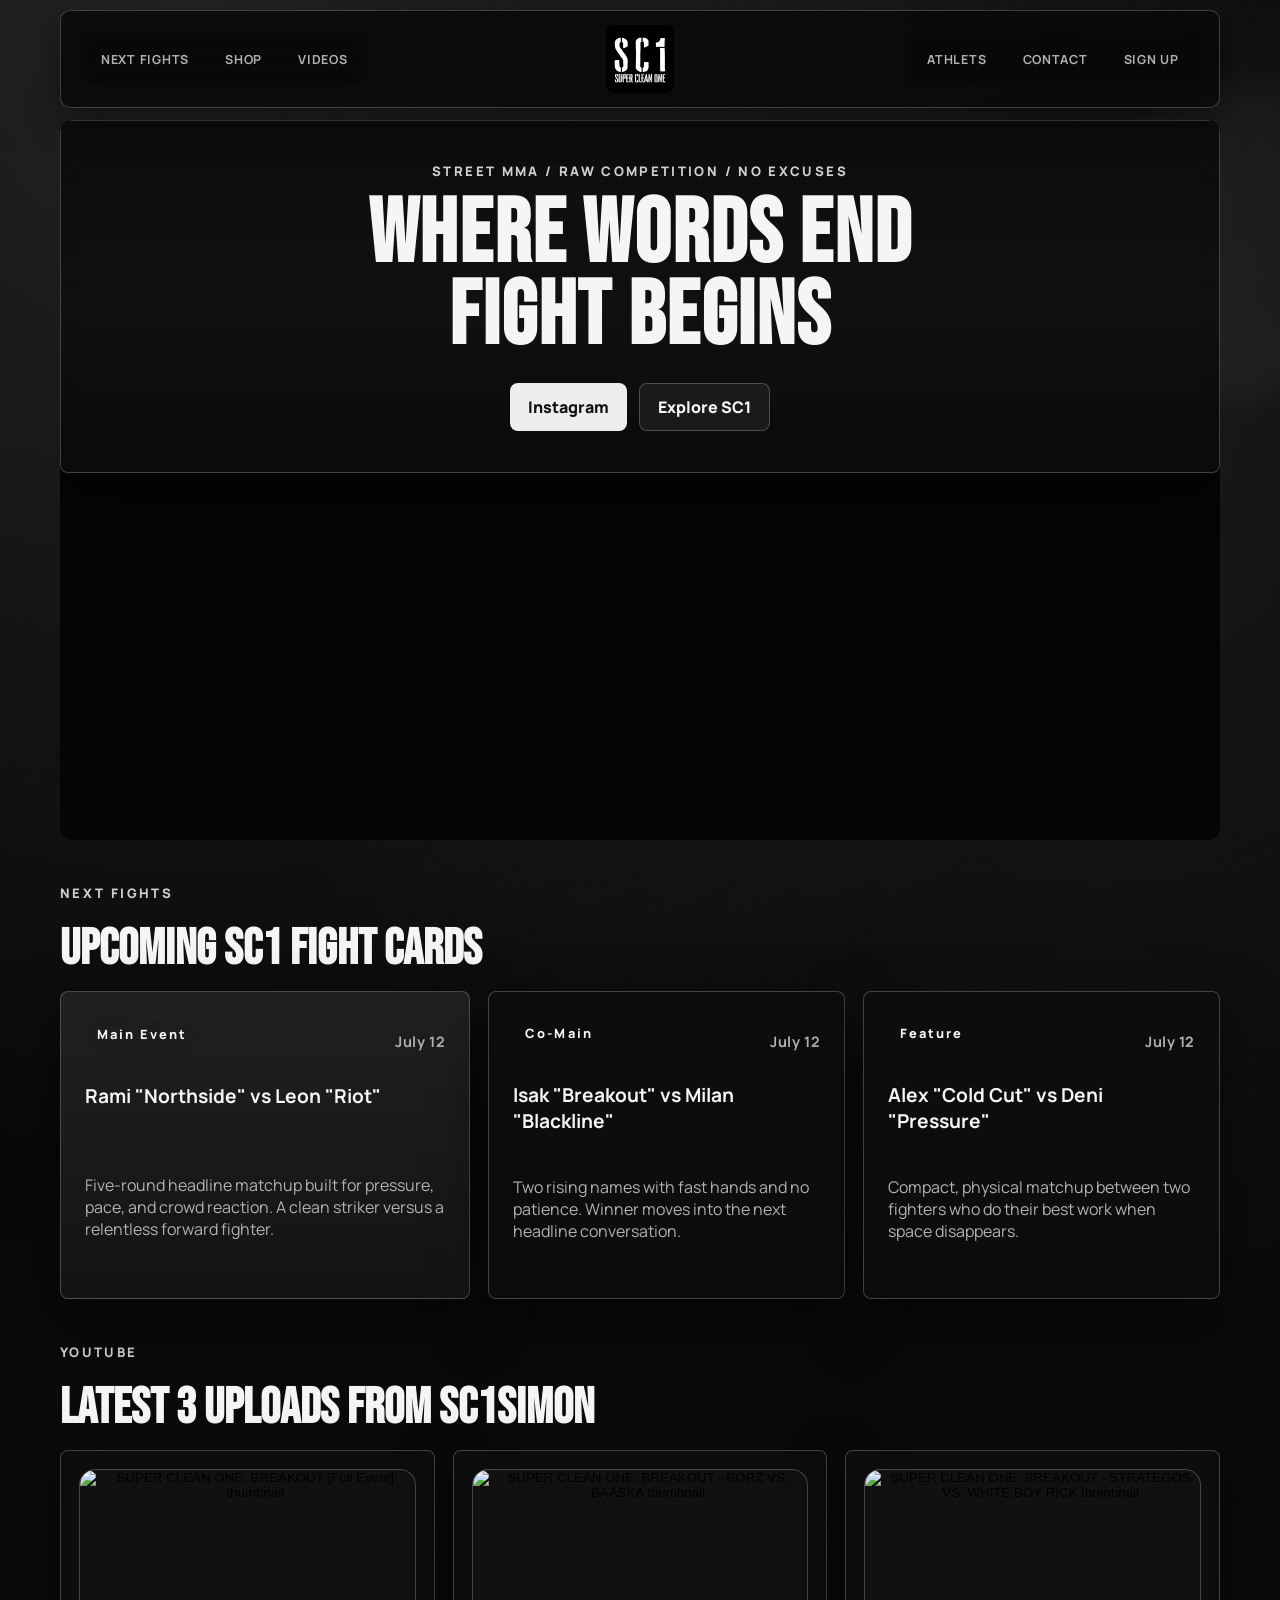
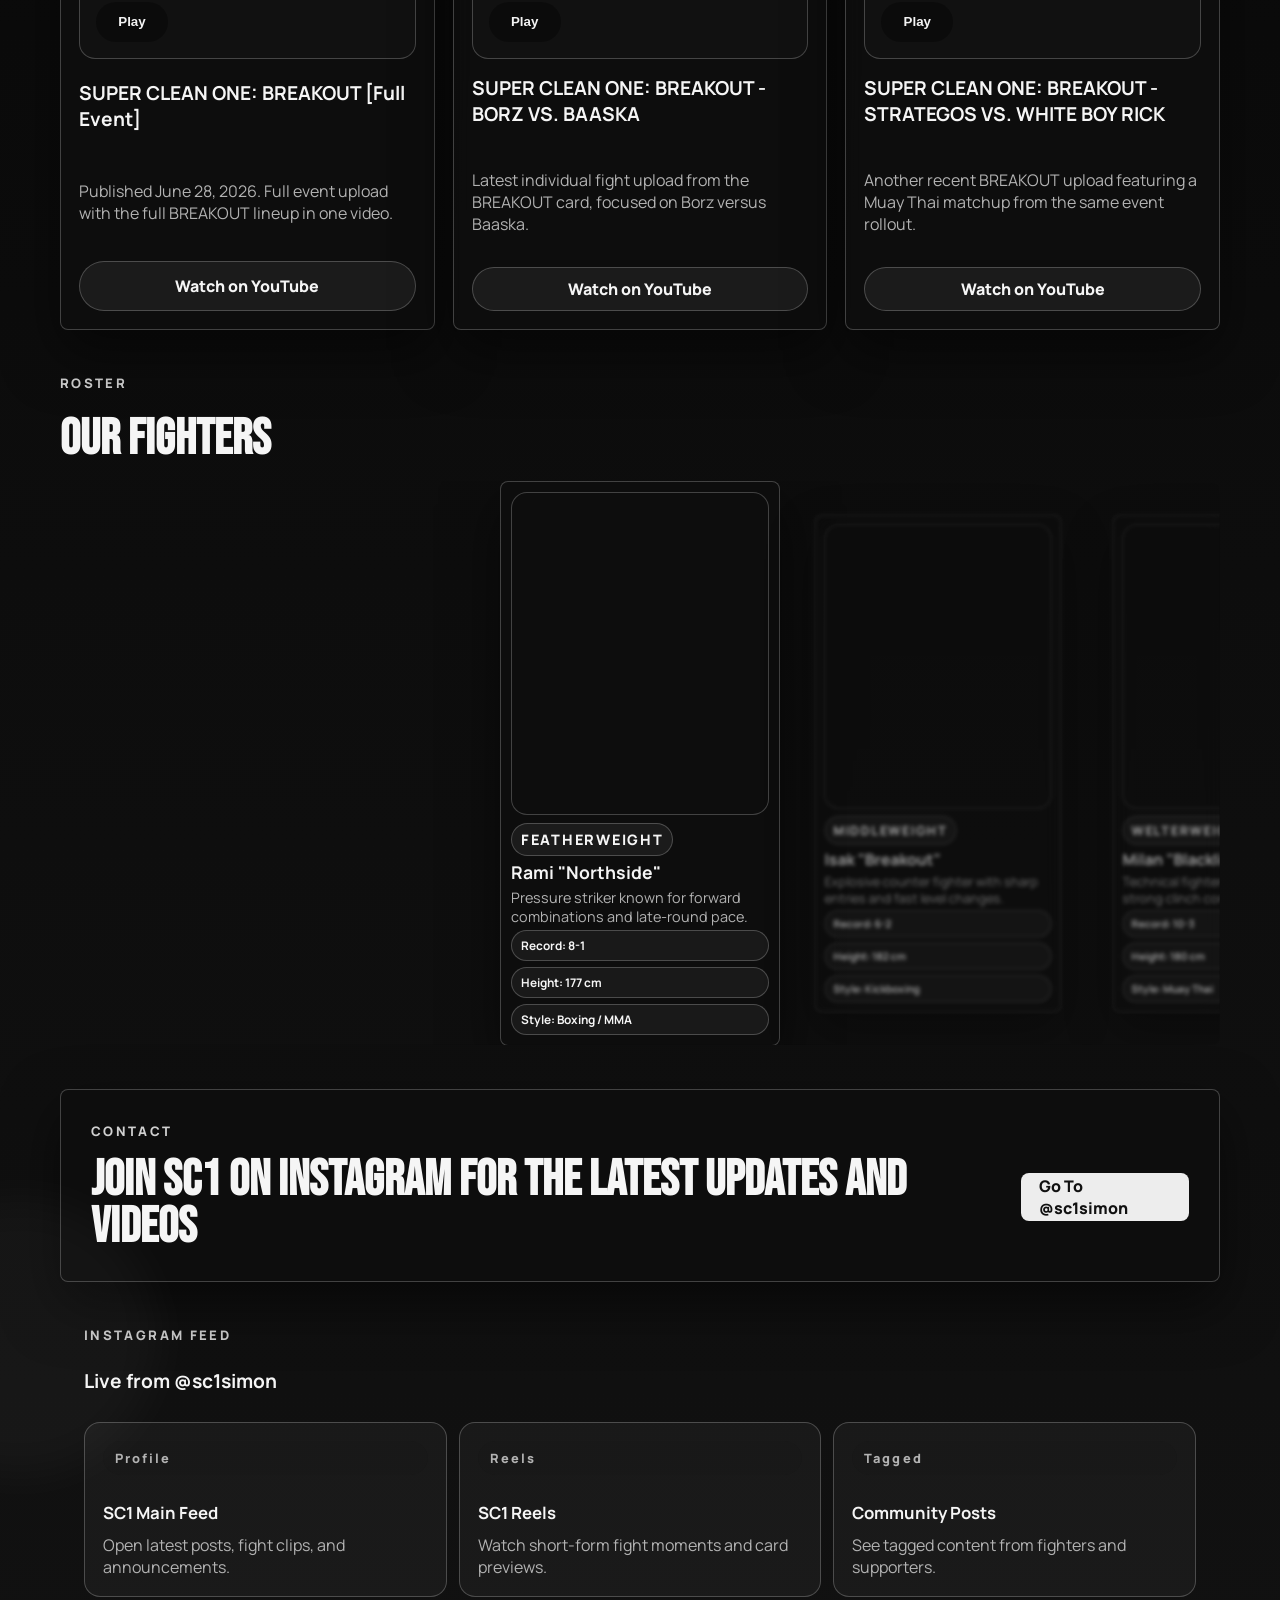
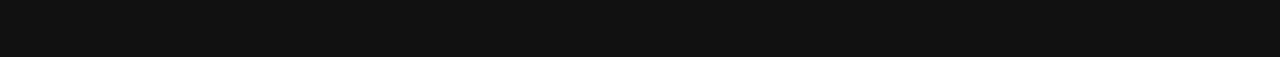
==== index.html @ 3fee5366 "Add files via upload" ====
<!doctype html>
<html lang="en">
  <head>
    <meta charset="UTF-8" />
    <meta name="viewport" content="width=device-width, initial-scale=1.0" />
    <title>SC1 | Street MMAs</title>
    <meta
      name="description"
      content="SC1 is a clean modern landing page for Super Clean One, a street MMA brand built around real fights, breakout moments, and community energy."
    />
    <link rel="preconnect" href="https://fonts.googleapis.com" />
    <link rel="preconnect" href="https://fonts.gstatic.com" crossorigin />
    <link
      href="https://fonts.googleapis.com/css2?family=Bebas+Neue&family=Manrope:wght@400;500;600;700;800&display=swap"
      rel="stylesheet"
    />
    <link rel="stylesheet" href="style.css" />
  </head>
  <body>
    <div class="page-shell">
      <div class="file-notice" id="fileNotice" hidden>
        <div class="wrap file-notice-inner">
          <strong>YouTube playback needs the localhost version of this site.</strong>
          <a href="http://localhost:8081/" target="_blank" rel="noopener noreferrer">Open localhost version</a>
        </div>
      </div>

      <header class="site-header wrap">
        <nav class="site-nav site-nav-desktop site-nav-left" aria-label="Primary left">
          <a href="#fights">Next Fights</a>
          <a href="webshop.html">Shop</a>
          <a href="#videos">Videos</a>
        </nav>

        <a class="brand" href="#top" aria-label="SC1 home">
          <img class="brand-logo" src="sc1logo.jpg" alt="SC1 logo" />
        </a>

        <nav class="site-nav site-nav-desktop site-nav-right" aria-label="Primary right">
          <a href="#fighters">Athlets</a>
          <a href="#contact">Contact</a>
          <a class="nav-cta" href="http://localhost:5173/" target="_blank" rel="noopener noreferrer">Sign Up</a>
        </nav>

        <button class="nav-toggle" type="button" aria-expanded="false" aria-controls="primaryNav">
          Menu
        </button>

        <nav class="site-nav" id="primaryNav" aria-label="Primary mobile">
          <a href="#fights">Next Fights</a>
          <a href="webshop.html">Webshop</a>
          <a href="#videos">Videos</a>
          <a href="#fighters">Fighters</a>
          <a href="#contact">Contact</a>
          <a class="nav-cta" href="http://localhost:5173/" target="_blank" rel="noopener noreferrer">Fight Manager</a>
        </nav>
      </header>

      <main id="top">
        <section class="hero wrap hero-video">
          <div class="hero-media" aria-hidden="true">
            <iframe
              class="hero-media-video"
              src="https://www.youtube.com/embed/YzLCKksCbIk?autoplay=1&mute=1&loop=1&playlist=YzLCKksCbIk&controls=0&rel=0&modestbranding=1&playsinline=1"
              title="SC1 header video"
              allow="accelerometer; autoplay; clipboard-write; encrypted-media; gyroscope; picture-in-picture; web-share"
              allowfullscreen
            ></iframe>
            <div class="hero-media-overlay"></div>
          </div>
          <div class="hero-copy">
            <p class="eyebrow">Street MMA / Raw Competition / No Excuses</p>
            <h1>Where words end<br />Fight begins</h1>
            <div class="hero-actions">
              <a class="button button-primary" href="https://www.instagram.com/sc1simon" target="_blank" rel="noopener noreferrer">Instagram</a>
              <a class="button button-secondary" href="#fighters">Explore SC1</a>
            </div>
          </div>
        </section>

        <section class="section wrap" id="fights">
          <div class="section-heading">
            <p class="eyebrow">Next Fights</p>
            <h2>Upcoming SC1 fight cards</h2>
          </div>

          <div class="fight-grid" id="liveFightGrid">
            <article class="fight-card fight-card-featured">
              <div class="livestream-head">
                <span class="pill">Main Event</span>
                <span class="fight-date">July 12</span>
              </div>
              <h3>Rami "Northside" vs Leon "Riot"</h3>
              <p>
                Five-round headline matchup built for pressure, pace, and crowd reaction. A clean striker versus a
                relentless forward fighter.
              </p>
              <div class="fight-meta">
              </div>
            </article>

            <article class="fight-card">
              <div class="fight-card-top">
                <span class="pill">Co-Main</span>
                <span class="fight-date">July 12</span>
              </div>
              <h3>Isak "Breakout" vs Milan "Blackline"</h3>
              <p>Two rising names with fast hands and no patience. Winner moves into the next headline conversation.</p>
              <div class="fight-meta">
              </div>
            </article>

            <article class="fight-card">
              <div class="fight-card-top">
                <span class="pill">Feature</span>
                <span class="fight-date">July 12</span>
              </div>
              <h3>Alex "Cold Cut" vs Deni "Pressure"</h3>
              <p>Compact, physical matchup between two fighters who do their best work when space disappears.</p>
              <div class="fight-meta">
              </div>
            </article>
          </div>
        </section>

        <section class="section wrap" id="videos">
          <div class="section-heading">
            <p class="eyebrow">YouTube</p>
            <h2>Latest 3 uploads from sc1simon</h2>
          </div>

          <div class="video-grid">
            <article class="video-card">
              <button class="video-frame video-trigger" type="button" data-video-id="GeXlus9rwPI" data-video-title="SUPER CLEAN ONE: BREAKOUT [Full Event]" aria-label="Play SUPER CLEAN ONE BREAKOUT Full Event">
                <img src="https://i.ytimg.com/vi/GeXlus9rwPI/hqdefault.jpg" alt="SUPER CLEAN ONE: BREAKOUT [Full Event] thumbnail" />
                <span class="play-badge">Play</span>
              </button>
              <h3>SUPER CLEAN ONE: BREAKOUT [Full Event]</h3>
              <p>Published June 28, 2026. Full event upload with the full BREAKOUT lineup in one video.</p>
              <a class="video-link" href="https://www.youtube.com/watch?v=GeXlus9rwPI" target="_blank" rel="noopener noreferrer">Watch on YouTube</a>
            </article>

            <article class="video-card">
              <button class="video-frame video-trigger" type="button" data-video-id="v8fX6LV9Pmk" data-video-title="SUPER CLEAN ONE: BREAKOUT - BORZ VS. BAASKA" aria-label="Play SUPER CLEAN ONE BREAKOUT BORZ VS BAASKA">
                <img src="https://i.ytimg.com/vi/v8fX6LV9Pmk/hqdefault.jpg" alt="SUPER CLEAN ONE: BREAKOUT - BORZ VS. BAASKA thumbnail" />
                <span class="play-badge">Play</span>
              </button>
              <h3>SUPER CLEAN ONE: BREAKOUT - BORZ VS. BAASKA</h3>
              <p>Latest individual fight upload from the BREAKOUT card, focused on Borz versus Baaska.</p>
              <a class="video-link" href="https://www.youtube.com/watch?v=v8fX6LV9Pmk" target="_blank" rel="noopener noreferrer">Watch on YouTube</a>
            </article>

            <article class="video-card">
              <button class="video-frame video-trigger" type="button" data-video-id="ymqtafHMrhY" data-video-title="SUPER CLEAN ONE: BREAKOUT - STRATEGOS VS. WHITE BOY RICK" aria-label="Play SUPER CLEAN ONE BREAKOUT STRATEGOS VS WHITE BOY RICK">
                <img src="https://i.ytimg.com/vi/ymqtafHMrhY/hqdefault.jpg" alt="SUPER CLEAN ONE: BREAKOUT - STRATEGOS VS. WHITE BOY RICK thumbnail" />
                <span class="play-badge">Play</span>
              </button>
              <h3>SUPER CLEAN ONE: BREAKOUT - STRATEGOS VS. WHITE BOY RICK</h3>
              <p>Another recent BREAKOUT upload featuring a Muay Thai matchup from the same event rollout.</p>
              <a class="video-link" href="https://www.youtube.com/watch?v=ymqtafHMrhY" target="_blank" rel="noopener noreferrer">Watch on YouTube</a>
            </article>
          </div>
        </section>

        <section class="section wrap" id="fighters">
          <div class="section-heading">
            <p class="eyebrow">Roster</p>
            <h2>Our Fighters</h2>
          </div>

          <div class="fighter-carousel" data-fighter-carousel>
            <div class="fighter-viewport">
              <div class="fighter-track">
                <article class="fighter-card is-active">
                  <div class="fighter-media">
                    <video autoplay muted loop playsinline preload="metadata" poster="https://images.pexels.com/videos/6296158/free-video-6296158.jpg">
                      <source src="sc1header.mp4#t=2" type="video/mp4" />
                    </video>
                  </div>
                  <div class="fighter-copy">
                    <p class="fighter-tag">Featherweight</p>
                    <h3>Rami "Northside"</h3>
                    <p>Pressure striker known for forward combinations and late-round pace.</p>
                    <div class="fighter-stats">
                      <span>Record: 8-1</span>
                      <span>Height: 177 cm</span>
                      <span>Style: Boxing / MMA</span>
                    </div>
                  </div>
                </article>

                <article class="fighter-card">
                  <div class="fighter-media">
                    <video autoplay muted loop playsinline preload="metadata" poster="https://images.pexels.com/videos/6296158/free-video-6296158.jpg">
                      <source src="sc1header.mp4#t=9" type="video/mp4" />
                    </video>
                  </div>
                  <div class="fighter-copy">
                    <p class="fighter-tag">Middleweight</p>
                    <h3>Isak "Breakout"</h3>
                    <p>Explosive counter fighter with sharp entries and fast level changes.</p>
                    <div class="fighter-stats">
                      <span>Record: 6-2</span>
                      <span>Height: 182 cm</span>
                      <span>Style: Kickboxing</span>
                    </div>
                  </div>
                </article>

                <article class="fighter-card">
                  <div class="fighter-media">
                    <video autoplay muted loop playsinline preload="metadata" poster="https://images.pexels.com/videos/6296158/free-video-6296158.jpg">
                      <source src="sc1header.mp4#t=14" type="video/mp4" />
                    </video>
                  </div>
                  <div class="fighter-copy">
                    <p class="fighter-tag">Welterweight</p>
                    <h3>Milan "Blackline"</h3>
                    <p>Technical fighter with high fight IQ, strong clinch control, and body work.</p>
                    <div class="fighter-stats">
                      <span>Record: 10-3</span>
                      <span>Height: 180 cm</span>
                      <span>Style: Muay Thai</span>
                    </div>
                  </div>
                </article>
              </div>
            </div>
          </div>
        </section>

        <section class="section wrap" id="contact">
          <div class="cta-panel">
            <div>
              <p class="eyebrow">Contact</p>
              <h2>JOIN SC1 ON INSTAGRAM FOR THE LATEST UPDATES AND VIDEOS</h2>
            
            </div>
            <div class="hero-actions">
              <a class="button button-primary" href="https://www.instagram.com/sc1simon" target="_blank" rel="noopener noreferrer">Go To @sc1simon</a>
            </div>
          </div>

          <div class="instagram-feed panel">
            <div class="section-heading">
              <p class="eyebrow">Instagram Feed</p>
              <h3>Live from @sc1simon</h3>
            </div>

            <div class="instagram-grid">
              <a class="instagram-tile" href="https://www.instagram.com/sc1simon/" target="_blank" rel="noopener noreferrer">
                <span class="pill">Profile</span>
                <strong>SC1 Main Feed</strong>
                <span>Open latest posts, fight clips, and announcements.</span>
              </a>

              <a class="instagram-tile" href="https://www.instagram.com/sc1simon/reels/" target="_blank" rel="noopener noreferrer">
                <span class="pill">Reels</span>
                <strong>SC1 Reels</strong>
                <span>Watch short-form fight moments and card previews.</span>
              </a>

              <a class="instagram-tile" href="https://www.instagram.com/sc1simon/tagged/" target="_blank" rel="noopener noreferrer">
                <span class="pill">Tagged</span>
                <strong>Community Posts</strong>
                <span>See tagged content from fighters and supporters.</span>
              </a>
            </div>
          </div>
        </section>
      </main>

      <div class="video-modal" id="videoModal" hidden>
        <div class="video-modal-backdrop" data-close-video></div>
        <div class="video-modal-dialog" role="dialog" aria-modal="true" aria-labelledby="videoModalTitle">
          <div class="video-modal-head">
            <h2 id="videoModalTitle">SC1 Video</h2>
            <button class="video-modal-close" id="closeVideoModal" type="button" aria-label="Close video">Close</button>
          </div>
          <div class="video-modal-player" id="videoModalPlayer"></div>
        </div>
      </div>
    </div>

    <script src="sc1-config.js"></script>
    <script src="app.js"></script>
  </body>
</html>
---- style.css ----
:root {
  --bg: #050505;
  --paper: rgba(14, 14, 14, 0.9);
  --ink: #f5f5f5;
  --muted: #b2b2b2;
  --line: rgba(255, 255, 255, 0.22);
  --accent: #dcdcdc;
  --accent-dark: #7a7a7a;
  --shadow: 0 22px 56px rgba(0, 0, 0, 0.5);
  --radius: 8px;
}

* {
  box-sizing: border-box;
}

html {
  scroll-behavior: smooth;
}

body {
  margin: 0;
  font-family: "Manrope", "Segoe UI", sans-serif;
  color: var(--ink);
  background:
    radial-gradient(circle at 15% 0%, rgba(255, 255, 255, 0.12), transparent 34%),
    radial-gradient(circle at 86% 14%, rgba(180, 180, 180, 0.1), transparent 30%),
    linear-gradient(180deg, #050505 0%, #111111 100%);
}

a {
  color: inherit;
  text-decoration: none;
}

.page-shell {
  position: relative;
  min-height: 100vh;
  overflow-x: hidden;
}

.page-shell::before,
.page-shell::after {
  content: "";
  position: absolute;
  inset: auto;
  pointer-events: none;
}

.page-shell::before {
  top: 84px;
  right: -120px;
  width: 320px;
  height: 320px;
  border-radius: 50%;
  background: rgba(255, 255, 255, 0.04);
  filter: blur(18px);
}

.page-shell::after {
  left: -120px;
  bottom: 180px;
  width: 280px;
  height: 280px;
  border-radius: 50%;
  background: rgba(255, 255, 255, 0.03);
  filter: blur(22px);
}

.wrap {
  width: min(1160px, calc(100vw - 40px));
  margin: 0 auto;
}

.file-notice {
  position: sticky;
  top: 0;
  z-index: 40;
  border-bottom: 1px solid var(--line);
  background: rgba(8, 8, 8, 0.94);
  backdrop-filter: blur(12px);
}

.file-notice-inner {
  display: flex;
  justify-content: space-between;
  align-items: center;
  gap: 16px;
  padding: 12px 0;
}

.file-notice strong {
  color: var(--ink);
}

.file-notice a {
  display: inline-flex;
  align-items: center;
  justify-content: center;
  min-height: 40px;
  padding: 0 14px;
  border: 1px solid var(--line);
  border-radius: 999px;
  background: rgba(255, 255, 255, 0.08);
  color: var(--ink);
  font-weight: 800;
}

.site-header {
  display: flex;
  justify-content: space-between;
  align-items: center;
  gap: 24px;
  padding: 20px 0 24px;
  z-index: 35;
  transition:
    width 0.32s ease,
    top 0.32s ease,
    left 0.32s ease,
    transform 0.32s ease,
    border-radius 0.32s ease,
    padding 0.32s ease,
    background 0.32s ease,
    box-shadow 0.32s ease,
    border-color 0.32s ease;
}

main {
  padding-top: 0;
}

.brand {
  display: inline-flex;
  align-items: center;
  gap: 14px;
}

.brand-logo {
  width: 68px;
  height: 68px;
  border-radius: 8px;
  object-fit: cover;
  display: block;
}

.brand-mark {
  display: inline-flex;
  align-items: center;
  justify-content: center;
  width: 68px;
  height: 68px;
  border-radius: 8px;
  background: #f1f1f1;
  color: #111;
  font-family: "Bebas Neue", Impact, sans-serif;
  font-size: 2rem;
  letter-spacing: 0.08em;
}

.brand-copy {
  font-weight: 800;
  letter-spacing: 0.02em;
}

.site-nav {
  display: inline-flex;
  gap: 8px;
  padding: 8px;
  border: 0;
  border-radius: 8px;
  background: transparent;
  backdrop-filter: blur(10px);
  box-shadow: none;
}

.site-nav-desktop {
  display: none;
}

#primaryNav {
  display: none;
}

.site-nav-right {
  justify-self: end;
}

.site-nav a {
  padding: 10px 14px;
  border-radius: 6px;
  border: 0;
  background: transparent;
  color: var(--muted);
  position: relative;
  overflow: hidden;
  transition: transform 0.24s ease, color 0.24s ease, text-shadow 0.24s ease, filter 0.24s ease;
  font-weight: 700;
  text-transform: uppercase;
  letter-spacing: 0.06em;
  font-size: 0.78rem;
}

.site-nav a::after {
  content: "";
  position: absolute;
  left: 10px;
  right: 10px;
  bottom: 4px;
  height: 2px;
  background: linear-gradient(90deg, transparent, rgba(255, 255, 255, 0.95), transparent);
  transform: scaleX(0.2);
  opacity: 0;
  transition: transform 0.26s ease, opacity 0.26s ease;
}

.site-nav a:hover {
  background: transparent;
  color: var(--ink);
  transform: translateY(-2px) scale(1.07);
  filter: brightness(1.3);
  text-shadow: 0 0 10px rgba(255, 255, 255, 0.65), 0 0 22px rgba(255, 255, 255, 0.35);
}

.site-nav a:hover::after {
  transform: scaleX(1);
  opacity: 1;
}

.site-nav .nav-cta {
  display: inline-flex;
}

.nav-toggle {
  display: none;
  align-items: center;
  justify-content: center;
  min-height: 46px;
  padding: 0 16px;
  border: 1px solid var(--line);
  border-radius: 8px;
  background: rgba(255, 255, 255, 0.06);
  color: var(--ink);
  font: inherit;
  font-weight: 800;
  cursor: pointer;
}

.hero {
  position: relative;
  display: grid;
  grid-template-columns: minmax(0, 1fr);
  gap: 24px;
  align-items: stretch;
  padding: 48px 0 20px;
}

.hero-video {
  min-height: 720px;
  padding: 0 0 24px;
  border-radius: 12px;
  overflow: hidden;
}

.hero-media {
  position: absolute;
  inset: 0;
  background: #050505;
}

.hero-media-video {
  width: 100%;
  height: 100%;
  border: 0;
  object-fit: cover;
  object-position: center 30%;
  display: block;
}

.hero-media-overlay {
  position: absolute;
  top: 0;
  left: 0;
  width: 100%;
  height: 44%;
  background:
    linear-gradient(180deg, rgba(6, 6, 6, 0.7), rgba(30, 30, 30, 0.42) 58%, rgba(6, 6, 6, 0));
}

.hero-copy,
.feature-card,
.format-card,
.quote-panel,
.stack-item,
.cta-panel {
  border: 1px solid var(--line);
  border-radius: var(--radius);
  background: var(--paper);
  box-shadow: var(--shadow);
  backdrop-filter: blur(10px);
}

.hero-copy {
  position: relative;
  z-index: 1;
  padding: clamp(24px, 3.2vw, 42px);
  min-height: auto;
  width: 100%;
  display: grid;
  align-self: start;
  align-content: start;
  justify-items: center;
  text-align: center;
  max-width: 100%;
  justify-self: stretch;
  background: linear-gradient(180deg, rgba(18, 18, 18, 0.62), rgba(18, 18, 18, 0.52));
}

.hero-copy h1 {
  font-size: clamp(3.2rem, 8.2vw, 5.6rem);
  max-width: 16ch;
  text-wrap: balance;
  display: -webkit-box;
  -webkit-box-orient: vertical;
  -webkit-line-clamp: 2;
  overflow: hidden;
  margin-inline: auto;
}

.eyebrow {
  margin: 0 0 14px;
  color: #d0d0d0;
  font-size: 0.82rem;
  font-weight: 800;
  letter-spacing: 0.18em;
  text-transform: uppercase;
}

h1,
h2,
h3,
strong {
  color: var(--ink);
}

h1,
h2,
h3 {
  margin: 0;
  white-space: pre-line;
}

h1 {
  max-width: 11ch;
  font-family: "Bebas Neue", Impact, sans-serif;
  font-size: clamp(4rem, 10vw, 7rem);
  line-height: 0.92;
  letter-spacing: 0.02em;
  text-transform: uppercase;
}

h2 {
  font-family: "Bebas Neue", Impact, sans-serif;
  font-size: clamp(2rem, 4vw, 3.1rem);
  line-height: 0.95;
  text-transform: uppercase;
}

h3 {
  font-size: 1.2rem;
  margin-bottom: 10px;
}

p,
span {
  color: var(--muted);
  white-space: pre-line;
}

.hero-text,
.feature-card p,
.format-card p,
.quote-panel p,
.cta-panel p,
.stack-item span {
  line-height: 1.7;
}

.hero-text {
  max-width: 60ch;
  margin: 18px 0 0;
  font-size: 1.08rem;
}

.hero-actions {
  display: flex;
  gap: 12px;
  flex-wrap: wrap;
  margin-top: 24px;
  justify-content: center;
}

.button {
  display: inline-flex;
  align-items: center;
  justify-content: center;
  min-height: 48px;
  padding: 0 18px;
  border-radius: 8px;
  font-weight: 800;
  position: relative;
  overflow: hidden;
  transition: transform 0.22s ease, background 0.22s ease, border-color 0.22s ease, box-shadow 0.22s ease, filter 0.22s ease;
}

.button::after {
  content: "";
  position: absolute;
  top: -120%;
  left: -40%;
  width: 36%;
  height: 340%;
  background: linear-gradient(180deg, transparent, rgba(255, 255, 255, 0.7), transparent);
  transform: rotate(20deg) translateX(-220%);
  transition: transform 0.45s ease;
  pointer-events: none;
}

.button:hover {
  transform: translateY(-5px) scale(1.08);
  filter: brightness(1.22) saturate(1.14);
  box-shadow: 0 0 0 1px rgba(255, 255, 255, 0.28), 0 18px 42px rgba(255, 255, 255, 0.34);
}

.button:hover::after {
  transform: rotate(20deg) translateX(520%);
}

.button-primary {
  background: #ededed;
  color: #111;
}

.button-secondary {
  border: 1px solid var(--line);
  background: rgba(255, 255, 255, 0.06);
}

.button-secondary:hover {
  border-color: rgba(255, 255, 255, 0.25);
}

.button:active {
  transform: translateY(-2px) scale(1.03);
}

.section {
  padding: 44px 0 0;
}

.section-heading {
  display: grid;
  gap: 10px;
  margin-bottom: 18px;
}

.feature-grid {
  display: grid;
  grid-template-columns: 1.2fr 1fr 1fr;
  gap: 18px;
}

.fight-grid {
  display: grid;
  grid-template-columns: 1.15fr 1fr 1fr;
  gap: 18px;
}

.live-stream-layout {
  display: grid;
  grid-template-columns: 1.45fr 1fr;
  gap: 18px;
  align-items: stretch;
}

.livestream-window,
.live-card-panel {
  border: 1px solid var(--line);
  border-radius: var(--radius);
  background: var(--paper);
  box-shadow: var(--shadow);
  backdrop-filter: blur(10px);
}

.live-side-rail {
  display: grid;
  grid-template-rows: auto 1fr;
  gap: 14px;
  min-height: 100%;
}

.livestream-window {
  display: grid;
  gap: 14px;
  padding: 20px;
  background: linear-gradient(180deg, rgba(30, 30, 30, 0.94), rgba(14, 14, 14, 0.92));
}

.livestream-head {
  display: flex;
  justify-content: space-between;
  align-items: center;
  gap: 12px;
}

.livestream-head strong {
  font-size: 1rem;
  letter-spacing: 0.04em;
}

.livestream-frame-wrap {
  border-radius: 16px;
  overflow: hidden;
  border: 1px solid var(--line);
  background: #000;
  aspect-ratio: 16 / 9;
}

.livestream-frame {
  width: 100%;
  height: 100%;
  border: 0;
  display: block;
}

.live-card-panel {
  display: grid;
  gap: 14px;
  padding: 20px;
}

.live-card-head {
  display: grid;
  gap: 6px;
}

.live-card-head h3 {
  margin: 0;
}

.live-card-head p {
  margin: 0;
  font-size: 0.9rem;
}

.live-card-list {
  display: grid;
  gap: 12px;
}

.live-card-item {
  display: grid;
  gap: 8px;
  padding: 14px;
  border: 1px solid var(--line);
  border-radius: 14px;
  background: rgba(255, 255, 255, 0.04);
}

.live-card-item h4,
.live-card-item p {
  margin: 0;
}

.live-card-item-featured {
  border-color: rgba(255, 255, 255, 0.2);
  background: linear-gradient(180deg, rgba(255, 255, 255, 0.08), rgba(255, 255, 255, 0.04));
}

.live-card-label {
  color: #dedede;
  text-transform: uppercase;
  letter-spacing: 0.14em;
  font-size: 0.72rem;
  font-weight: 800;
}

.live-card-note {
  font-size: 0.9rem;
}

.live-chat-panel {
  border: 1px solid var(--line);
  border-radius: var(--radius);
  background: linear-gradient(180deg, rgba(24, 24, 24, 0.95), rgba(10, 10, 10, 0.94));
  box-shadow: var(--shadow);
  backdrop-filter: blur(10px);
  display: grid;
  grid-template-rows: auto 1fr auto;
  min-height: 300px;
  max-height: 460px;
}

.live-chat-head {
  padding: 16px 16px 10px;
  border-bottom: 1px solid var(--line);
}

.live-chat-head h3,
.live-chat-head p {
  margin: 0;
}

.live-chat-head p {
  margin-top: 4px;
  font-size: 0.86rem;
}

.live-chat-log {
  overflow-y: auto;
  padding: 12px 14px;
  display: grid;
  gap: 10px;
}

.live-chat-message {
  display: grid;
  gap: 4px;
  padding: 10px 12px;
  border-radius: 12px;
  border: 1px solid rgba(255, 255, 255, 0.08);
  background: rgba(255, 255, 255, 0.04);
}

.live-chat-meta,
.live-chat-text {
  margin: 0;
}

.live-chat-meta {
  display: flex;
  align-items: center;
  justify-content: space-between;
  gap: 8px;
  font-size: 0.76rem;
  color: #d7d7d7;
}

.live-chat-meta strong {
  color: #f0f0f0;
}

.live-chat-text {
  font-size: 0.9rem;
  line-height: 1.45;
  color: #dedede;
}

.live-chat-form {
  border-top: 1px solid var(--line);
  padding: 12px;
  display: grid;
  gap: 8px;
}

.live-chat-form input,
.live-chat-form textarea {
  width: 100%;
  border: 1px solid rgba(255, 255, 255, 0.14);
  border-radius: 10px;
  background: rgba(0, 0, 0, 0.35);
  color: var(--ink);
  padding: 10px 12px;
  font: inherit;
}

.live-chat-form input:focus,
.live-chat-form textarea:focus {
  outline: none;
  border-color: rgba(255, 255, 255, 0.32);
}

.live-chat-form button {
  width: 100%;
}

.sr-only {
  position: absolute;
  width: 1px;
  height: 1px;
  padding: 0;
  margin: -1px;
  overflow: hidden;
  clip: rect(0, 0, 0, 0);
  border: 0;
}

.fight-card {
  display: grid;
  gap: 16px;
  padding: 24px;
  border: 1px solid var(--line);
  border-radius: var(--radius);
  background: var(--paper);
  box-shadow: var(--shadow);
  backdrop-filter: blur(10px);
  transition: transform 0.2s ease, border-color 0.2s ease;
}

.fight-card:hover {
  transform: translateY(-3px);
  border-color: rgba(255, 255, 255, 0.2);
}

.fight-card-featured {
  background: linear-gradient(180deg, rgba(34, 34, 34, 0.92), rgba(22, 22, 22, 0.84));
}

.fight-card-top {
  display: flex;
  justify-content: space-between;
  align-items: center;
  gap: 12px;
  flex-wrap: wrap;
}

.fight-date {
  color: var(--muted);
  font-size: 0.9rem;
  font-weight: 700;
  letter-spacing: 0.04em;
}

.fight-meta {
  display: flex;
  gap: 10px;
  flex-wrap: wrap;
}

.fight-meta span {
  display: inline-flex;
  padding: 8px 12px;
  border-radius: 999px;
  background: rgba(255, 255, 255, 0.06);
  color: var(--ink);
  font-size: 0.82rem;
  font-weight: 700;
}

.video-grid {
  display: grid;
  grid-template-columns: repeat(3, minmax(0, 1fr));
  gap: 18px;
}

.video-card {
  display: grid;
  gap: 16px;
  padding: 18px;
  border: 1px solid var(--line);
  border-radius: var(--radius);
  background: var(--paper);
  box-shadow: var(--shadow);
  backdrop-filter: blur(10px);
  transition: transform 0.2s ease, border-color 0.2s ease;
}

.video-card:hover {
  transform: translateY(-3px);
  border-color: rgba(255, 255, 255, 0.2);
}

.video-frame {
  overflow: hidden;
  border-radius: 16px;
  background: #111;
  aspect-ratio: 16 / 9;
  position: relative;
  padding: 0;
  cursor: pointer;
  border: 1px solid var(--line);
}

.video-frame img {
  width: 100%;
  height: 100%;
  display: block;
  object-fit: cover;
  transition: transform 0.25s ease;
}

.video-card:hover .video-frame img {
  transform: scale(1.03);
}

.play-badge {
  position: absolute;
  left: 16px;
  bottom: 16px;
  display: inline-flex;
  align-items: center;
  justify-content: center;
  min-width: 72px;
  min-height: 40px;
  padding: 0 14px;
  border-radius: 999px;
  background: rgba(10, 10, 10, 0.8);
  color: #f3f3f3;
  font-weight: 800;
}

.video-link {
  display: inline-flex;
  align-items: center;
  justify-content: center;
  min-height: 44px;
  padding: 0 16px;
  border: 1px solid var(--line);
  border-radius: 999px;
  background: rgba(255, 255, 255, 0.06);
  color: var(--ink);
  font-weight: 800;
}

.video-link:hover {
  background: rgba(255, 255, 255, 0.1);
}

.feature-card-large {
  background: linear-gradient(180deg, rgba(28, 28, 28, 0.92), rgba(18, 18, 18, 0.84));
}

.pill {
  background: rgba(255, 255, 255, 0.08);
}

.quote-panel {
  background: linear-gradient(180deg, rgba(56, 56, 56, 0.92), rgba(24, 24, 24, 0.96));
}

.quote-panel p {
  color: #f0f0f0;
}

.video-modal[hidden] {
  display: none;
}

.video-modal {
  position: fixed;
  inset: 0;
  z-index: 30;
  display: grid;
  place-items: center;
}

.video-modal-backdrop {
  position: absolute;
  inset: 0;
  background: rgba(0, 0, 0, 0.8);
}

.video-modal-dialog {
  position: relative;
  z-index: 1;
  width: min(980px, calc(100vw - 24px));
  padding: 18px;
  border: 1px solid var(--line);
  border-radius: 24px;
  background: rgba(12, 12, 12, 0.96);
  box-shadow: var(--shadow);
}

.video-modal-head {
  display: flex;
  justify-content: space-between;
  align-items: center;
  gap: 16px;
  margin-bottom: 14px;
}

.video-modal-close {
  border: 1px solid var(--line);
  border-radius: 999px;
  background: rgba(255, 255, 255, 0.06);
  color: var(--ink);
  padding: 10px 14px;
}

.video-modal-player {
  aspect-ratio: 16 / 9;
  background: #000;
  border-radius: 16px;
  overflow: hidden;
}

.video-modal-player iframe {
  width: 100%;
  height: 100%;
  border: 0;
  display: block;
}

.feature-card,
.format-card,
.quote-panel,
.stack-item {
  padding: 24px;
}

.feature-card-large {
  background: linear-gradient(180deg, rgba(255, 255, 255, 0.74), rgba(255, 244, 237, 0.92));
}

.format-grid {
  display: grid;
  grid-template-columns: repeat(3, minmax(0, 1fr));
  gap: 18px;
}

.pill {
  display: inline-flex;
  margin-bottom: 16px;
  padding: 8px 12px;
  border-radius: 999px;
  background: rgba(18, 18, 18, 0.08);
  color: var(--ink);
  font-size: 0.8rem;
  font-weight: 800;
  letter-spacing: 0.16em;
}

.split-panel {
  display: grid;
  grid-template-columns: 1fr 1.1fr;
  gap: 18px;
  align-items: stretch;
}

.fighter-carousel {
  display: grid;
  gap: 12px;
}

.fighter-viewport {
  overflow: hidden;
  border-radius: var(--radius);
}

.fighter-track {
  display: flex;
  align-items: stretch;
  gap: 18px;
  transition: transform 0.45s ease;
  will-change: transform;
}

.fighter-card {
  flex: 0 0 clamp(210px, 24vw, 280px);
  display: grid;
  grid-template-columns: 1fr;
  gap: 8px;
  padding: 10px;
  border: 1px solid var(--line);
  border-radius: var(--radius);
  background: var(--paper);
  box-shadow: var(--shadow);
  backdrop-filter: blur(10px);
  transform-origin: center;
  transition: transform 0.35s ease, filter 0.35s ease, opacity 0.35s ease, border-color 0.2s ease;
}

.fighter-card:hover {
  border-color: rgba(255, 255, 255, 0.22);
}

.fighter-card.is-active {
  opacity: 1;
  filter: blur(0);
  transform: scale(1);
}

.fighter-card.is-side {
  opacity: 0.62;
  filter: blur(2px) saturate(0.76);
  transform: scale(0.88);
}

.fighter-card:not(.is-active):not(.is-side) {
  opacity: 0.45;
  filter: blur(2.8px) saturate(0.72);
  transform: scale(0.82);
}

.fighter-media {
  border: 1px solid var(--line);
  border-radius: 16px;
  overflow: hidden;
  background: #0d0d0d;
  aspect-ratio: 4 / 5;
}

.fighter-media video {
  width: 100%;
  height: 100%;
  object-fit: cover;
  display: block;
}

.fighter-copy {
  display: grid;
  align-content: start;
  gap: 4px;
}

.fighter-copy h3 {
  margin: 0;
  font-size: 1.1rem;
}

.fighter-copy p {
  margin: 0;
  font-size: 0.9rem;
}

.fighter-tag {
  display: inline-flex;
  width: fit-content;
  padding: 6px 9px;
  border-radius: 999px;
  border: 1px solid var(--line);
  background: rgba(255, 255, 255, 0.06);
  color: var(--ink);
  font-size: 0.7rem;
  font-weight: 800;
  letter-spacing: 0.12em;
  text-transform: uppercase;
}

.fighter-stats {
  display: grid;
  gap: 6px;
}

.fighter-stats span {
  display: inline-flex;
  padding: 6px 9px;
  border-radius: 999px;
  border: 1px solid var(--line);
  background: rgba(255, 255, 255, 0.05);
  color: var(--ink);
  font-size: 0.74rem;
  font-weight: 700;
}

.quote-panel {
  position: relative;
  display: grid;
  align-content: center;
  min-height: 260px;
  overflow: hidden;
  background: linear-gradient(180deg, rgba(56, 56, 56, 0.92), rgba(24, 24, 24, 0.96));
}

.quote-panel::before {
  content: "";
  position: absolute;
  inset: -30% -15% auto auto;
  width: 320px;
  height: 320px;
  border-radius: 50%;
  background: radial-gradient(circle, rgba(255, 255, 255, 0.16), rgba(255, 255, 255, 0));
  pointer-events: none;
}

.quote-panel p {
  margin: 0;
  max-width: 24ch;
  position: relative;
  color: #fff2eb;
  font-size: clamp(1.15rem, 2.4vw, 1.6rem);
  font-weight: 700;
  line-height: 1.38;
}

.stack-list {
  display: grid;
  gap: 18px;
}

.stack-item {
  display: grid;
  gap: 6px;
  transition: border-color 0.2s ease, transform 0.2s ease;
}

.stack-item:hover {
  border-color: rgba(255, 255, 255, 0.2);
  transform: translateY(-2px);
}

.telegram-link {
  display: inline-flex;
  align-items: center;
  gap: 10px;
  width: fit-content;
  color: #d7d7d7;
  padding: 6px 0;
}

.telegram-link:hover {
  color: #ffffff;
}

.telegram-icon {
  width: 18px;
  height: 18px;
  fill: currentColor;
}

.cta-panel {
  display: flex;
  justify-content: space-between;
  align-items: center;
  gap: 20px;
  padding: 30px;
  margin-bottom: 20px;
}

.instagram-feed {
  padding: 24px;
  margin-bottom: 36px;
}

.instagram-grid {
  display: grid;
  grid-template-columns: repeat(3, minmax(0, 1fr));
  gap: 12px;
}

.instagram-tile {
  display: grid;
  gap: 10px;
  padding: 18px;
  border: 1px solid var(--line);
  border-radius: 16px;
  background: rgba(255, 255, 255, 0.04);
  transition: transform 0.2s ease, background 0.2s ease, border-color 0.2s ease;
}

.instagram-tile:hover {
  transform: translateY(-2px);
  background: rgba(255, 255, 255, 0.08);
}

.instagram-tile span {
  color: var(--muted);
}

.instagram-tile strong {
  font-size: 1.05rem;
}

@media (max-width: 980px) {
  .hero,
  .feature-grid,
  .fight-grid,
  .live-stream-layout,
  .video-grid,
  .format-grid,
  .instagram-grid,
  .split-panel,
  .cta-panel {
    grid-template-columns: 1fr;
  }

  .cta-panel {
    display: grid;
  }

  h1 {
    max-width: none;
  }

  .fighter-card {
    grid-template-columns: 1fr;
  }
}

@media (max-width: 760px) {
  .site-header {
    gap: 16px;
    padding: 16px 0 18px;
  }

  .brand {
    gap: 10px;
  }

  .brand-logo {
    width: 54px;
    height: 54px;
    border-radius: 14px;
  }

  .brand-copy {
    font-size: 0.95rem;
    line-height: 1.1;
  }

  .site-header {
    flex-direction: column;
    align-items: stretch;
  }

  .site-nav {
    display: none;
    width: 100%;
    justify-content: center;
    flex-wrap: wrap;
    gap: 6px;
    padding: 8px;
  }

  .nav-toggle {
    display: inline-flex;
    width: 100%;
  }

  .site-nav.is-open {
    display: inline-flex;
  }

  .site-nav-desktop {
    display: none;
  }

  .site-nav a {
    padding: 9px 12px;
    font-size: 0.88rem;
  }

  .site-nav .nav-cta {
    margin-left: 0;
  }

  .wrap {
    width: min(1160px, calc(100vw - 24px));
  }

  .hero {
    padding-top: 20px;
    gap: 18px;
  }

  .hero-video {
    min-height: 420px;
    padding: 0 0 14px;
    border-radius: 10px;
  }

  .hero-media-video {
    object-fit: cover;
    object-position: center 28%;
  }

  .hero-copy {
    padding: 18px;
    width: 100%;
    max-width: none;
    min-height: auto;
    align-content: start;
  }

  h1 {
    font-size: clamp(2.8rem, 15vw, 4rem);
    line-height: 0.9;
  }

  .hero-text {
    margin-top: 14px;
    font-size: 0.98rem;
  }

  .hero-actions {
    margin-top: 18px;
    flex-direction: column;
  }

  .button {
    width: 100%;
  }

  .section {
    padding-top: 30px;
  }

  .section-heading {
    margin-bottom: 14px;
    gap: 6px;
  }

  h2 {
    font-size: clamp(1.6rem, 8vw, 2.2rem);
  }

  .fight-card,
  .video-card,
  .fighter-card,
  .feature-card,
  .format-card,
  .quote-panel,
  .stack-item,
  .cta-panel,
  .instagram-feed {
    padding: 14px;
  }

  .fight-grid,
  .video-grid,
  .instagram-grid {
    gap: 12px;
  }

  .fight-card {
    gap: 12px;
  }

  .fight-card h3,
  .video-card h3,
  .fighter-copy h3 {
    font-size: 1rem;
  }

  .fight-card p,
  .video-card p,
  .fighter-copy p,
  .instagram-tile span {
    font-size: 0.9rem;
  }

  .video-frame {
    border-radius: 14px;
  }

  .play-badge {
    left: 12px;
    bottom: 12px;
    min-width: 62px;
    min-height: 34px;
    font-size: 0.8rem;
  }

  .fighter-viewport {
    border-radius: 18px;
  }

  .fighter-track {
    gap: 12px;
  }

  .fighter-card {
    flex-basis: min(78vw, 260px);
    padding: 8px;
  }

  .fighter-media {
    border-radius: 14px;
  }

  .fighter-tag,
  .fighter-stats span,
  .pill {
    font-size: 0.68rem;
  }

  .fighter-stats {
    gap: 4px;
  }

  .hero-copy,
  .feature-card,
  .format-card,
  .quote-panel,
  .stack-item,
  .cta-panel,
  .instagram-feed {
    padding: 14px;
  }

  .cta-panel {
    gap: 14px;
  }

  .hero-actions .button {
    min-height: 44px;
  }

  .live-chat-form,
  .live-chat-panel,
  .live-card-panel,
  .livestream-window {
    padding: 14px;
  }
}

@media (min-width: 761px) {
  .site-header {
    display: grid;
    grid-template-columns: 1fr auto 1fr;
    align-items: center;
    gap: 18px;
    position: fixed;
    top: 10px;
    left: 50%;
    transform: translateX(-50%);
    width: min(1160px, calc(100vw - 40px));
    max-width: calc(100vw - 40px);
    padding: 14px 18px;
    border: 1px solid var(--line);
    border-radius: 10px;
    background: rgba(9, 9, 9, 0.84);
    backdrop-filter: blur(10px);
    box-shadow: 0 14px 36px rgba(0, 0, 0, 0.45);
  }

  .site-header.is-scrolled {
    top: 0;
    left: 50%;
    transform: translateX(-50%);
    width: calc(100vw - 2px);
    max-width: calc(100vw - 2px);
    margin: 0;
    padding: 12px 24px;
    border-radius: 10px 10px 0 0;
    background: rgba(10, 10, 10, 0.96);
    box-shadow: 0 8px 28px rgba(0, 0, 0, 0.55);
  }

  .brand {
    justify-self: center;
  }

  .site-nav-desktop {
    display: inline-flex;
  }

  .site-nav-left {
    justify-self: start;
  }

  .site-nav-right {
    justify-self: end;
  }

  .nav-toggle,
  #primaryNav {
    display: none !important;
  }

  main {
    padding-top: 120px;
  }
}
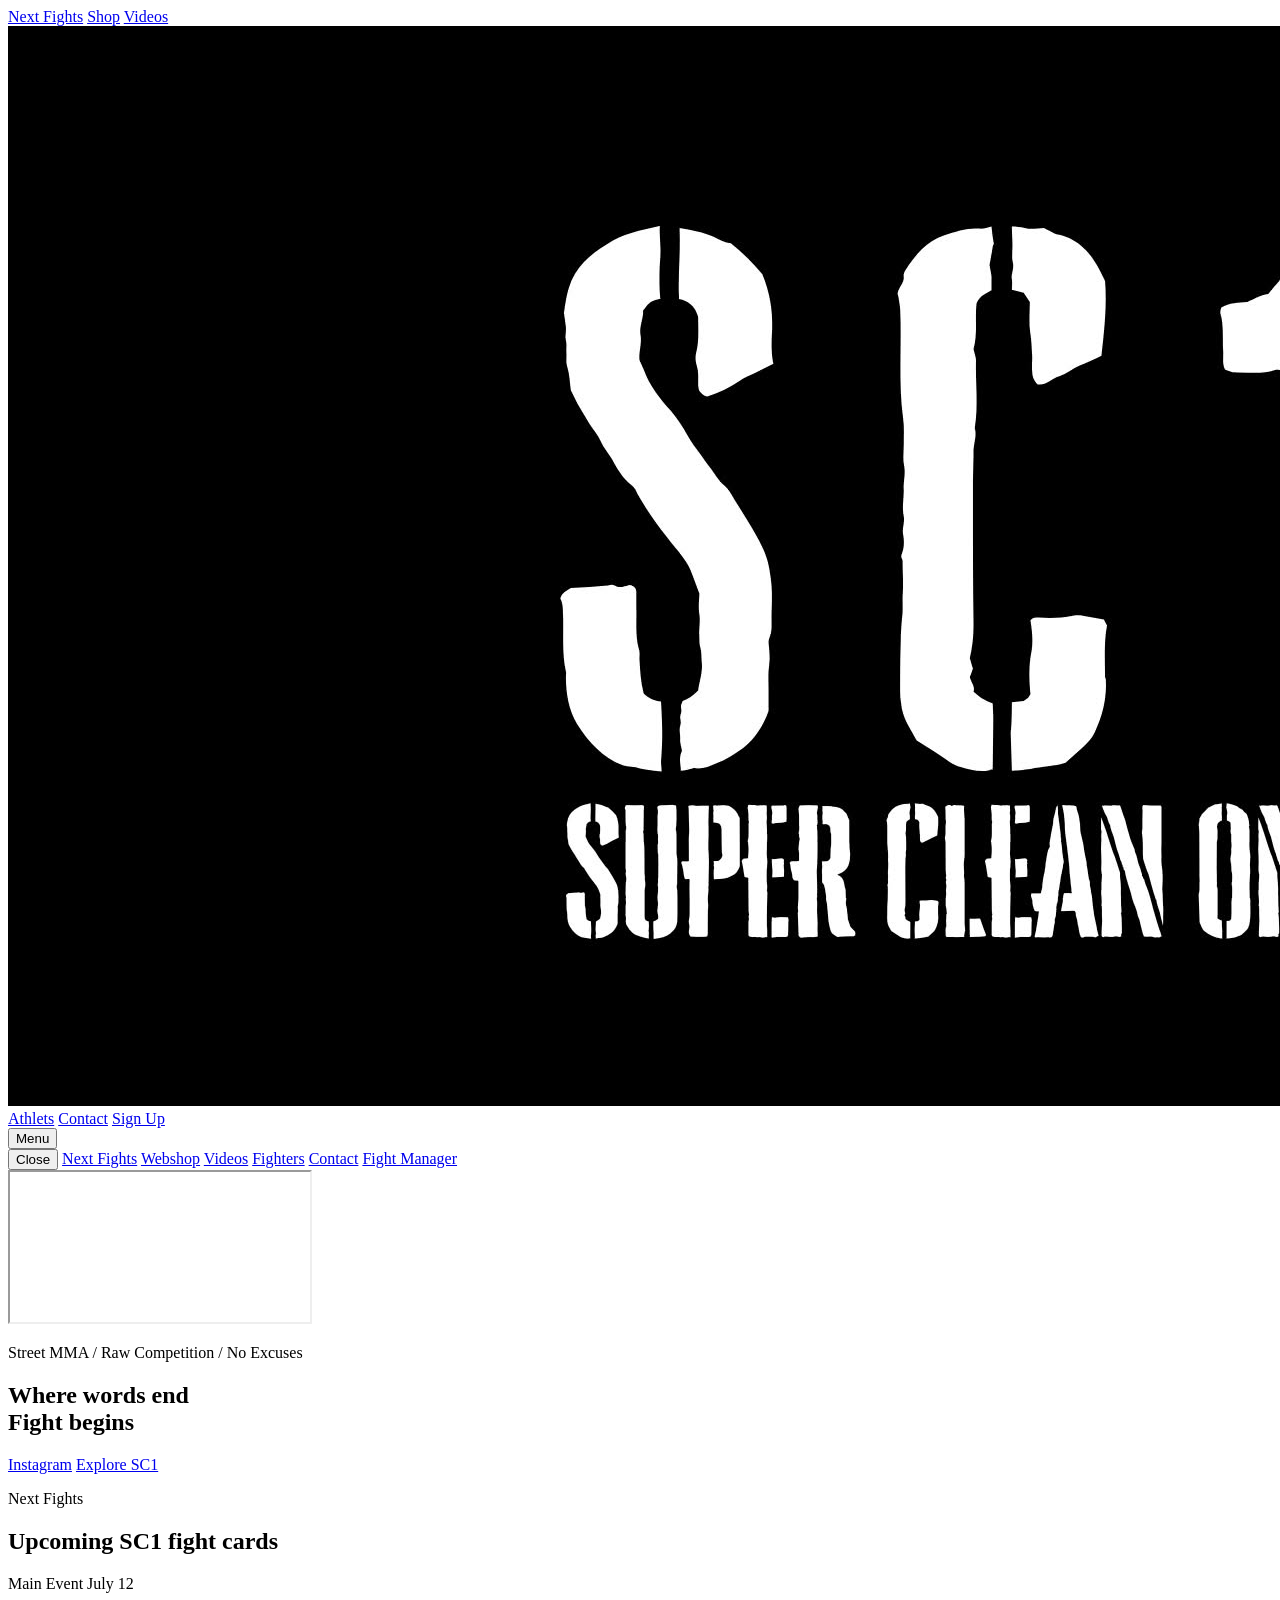
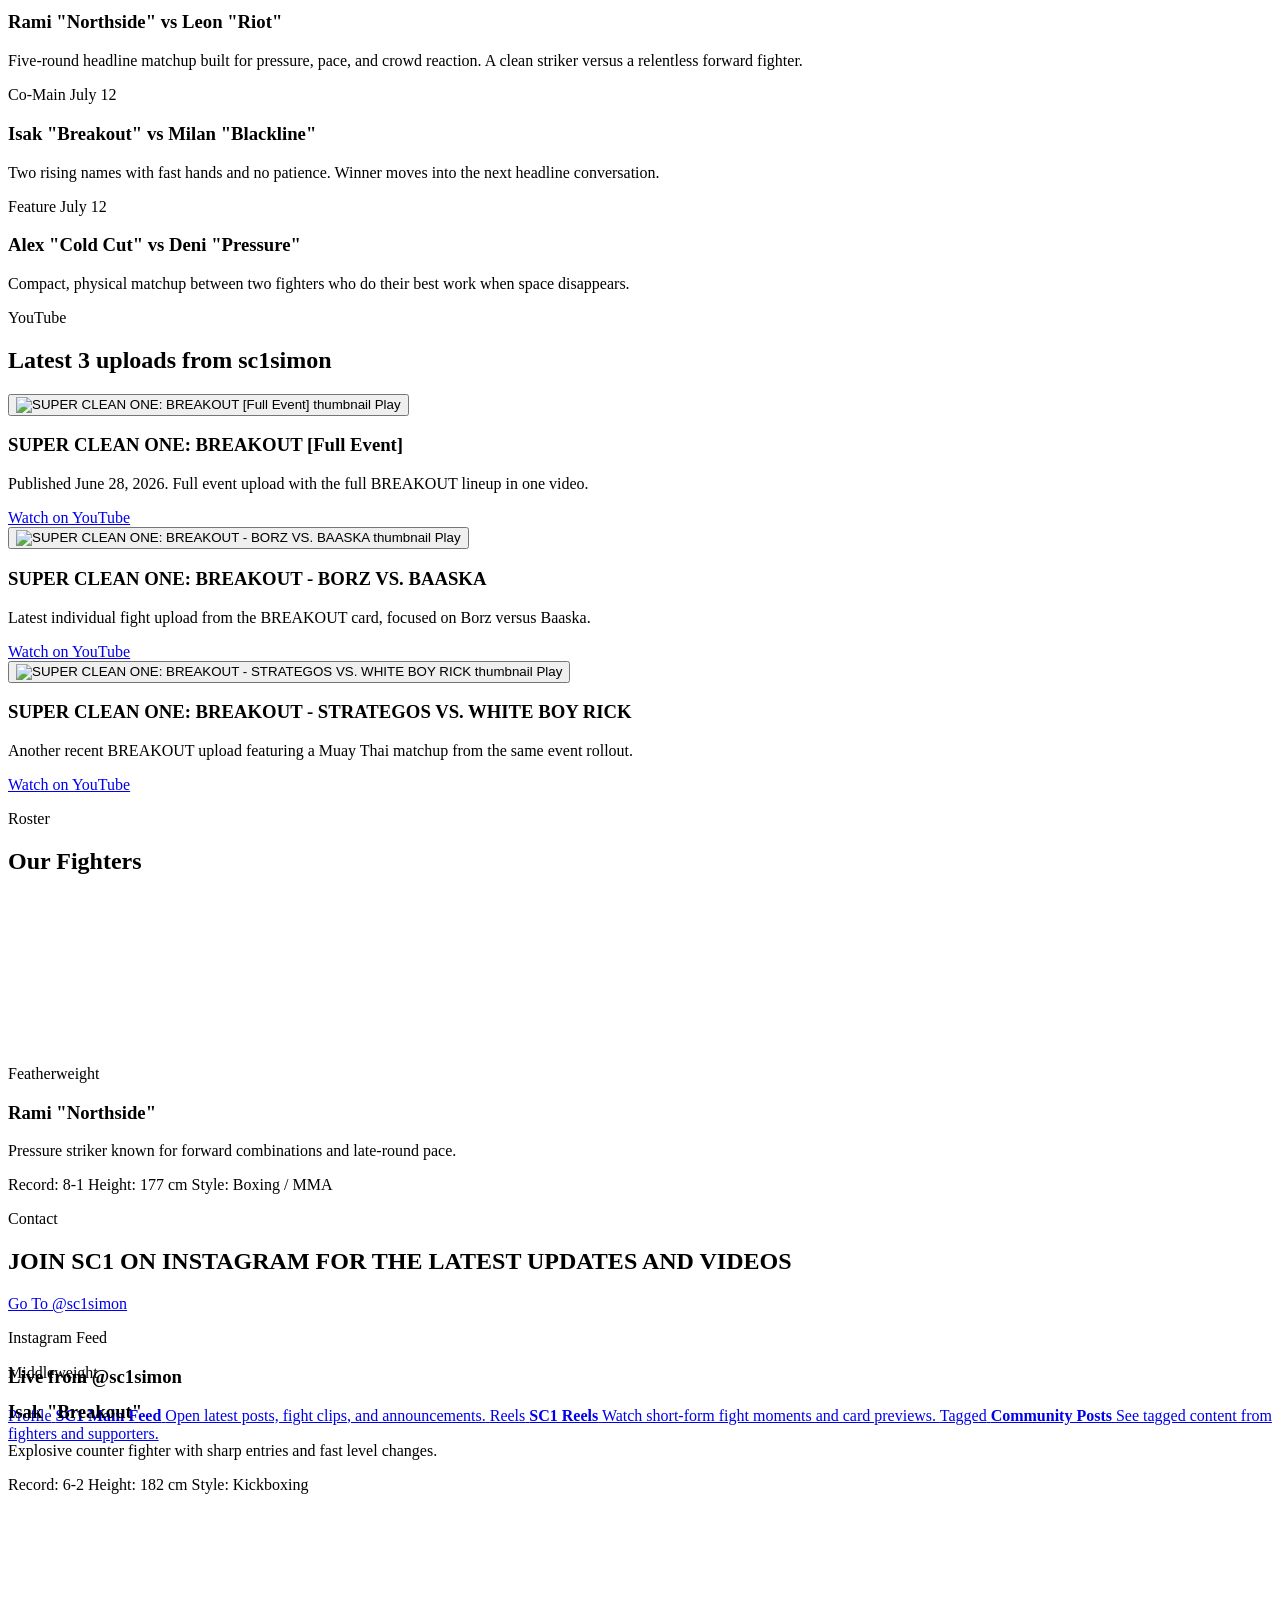
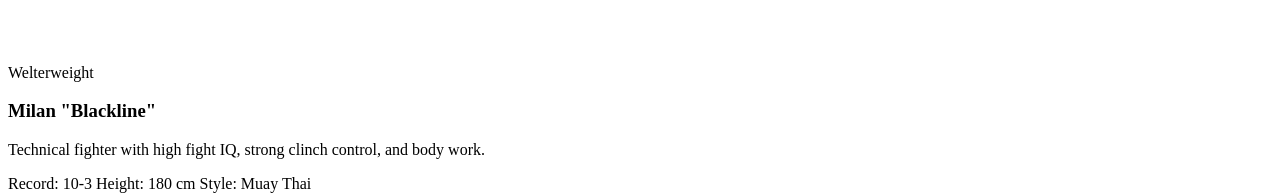
==== commit 2b78119a: "Add files via upload" ====
--- a/index.html
+++ b/index.html
@@ -42,11 +42,15 @@
           <a class="nav-cta" href="http://localhost:5173/" target="_blank" rel="noopener noreferrer">Sign Up</a>
         </nav>
 
-        <button class="nav-toggle" type="button" aria-expanded="false" aria-controls="primaryNav">
-          Menu
+        <button class="nav-toggle" type="button" aria-expanded="false" aria-controls="primaryNav" aria-label="Toggle navigation menu">
+          <span class="nav-toggle-icon" aria-hidden="true"></span>
+          <span class="nav-toggle-label">Menu</span>
         </button>
 
         <nav class="site-nav" id="primaryNav" aria-label="Primary mobile">
+          <button class="menu-close" type="button" aria-label="Close navigation menu">
+            <span aria-hidden="true">Close</span>
+          </button>
           <a href="#fights">Next Fights</a>
           <a href="webshop.html">Webshop</a>
           <a href="#videos">Videos</a>
